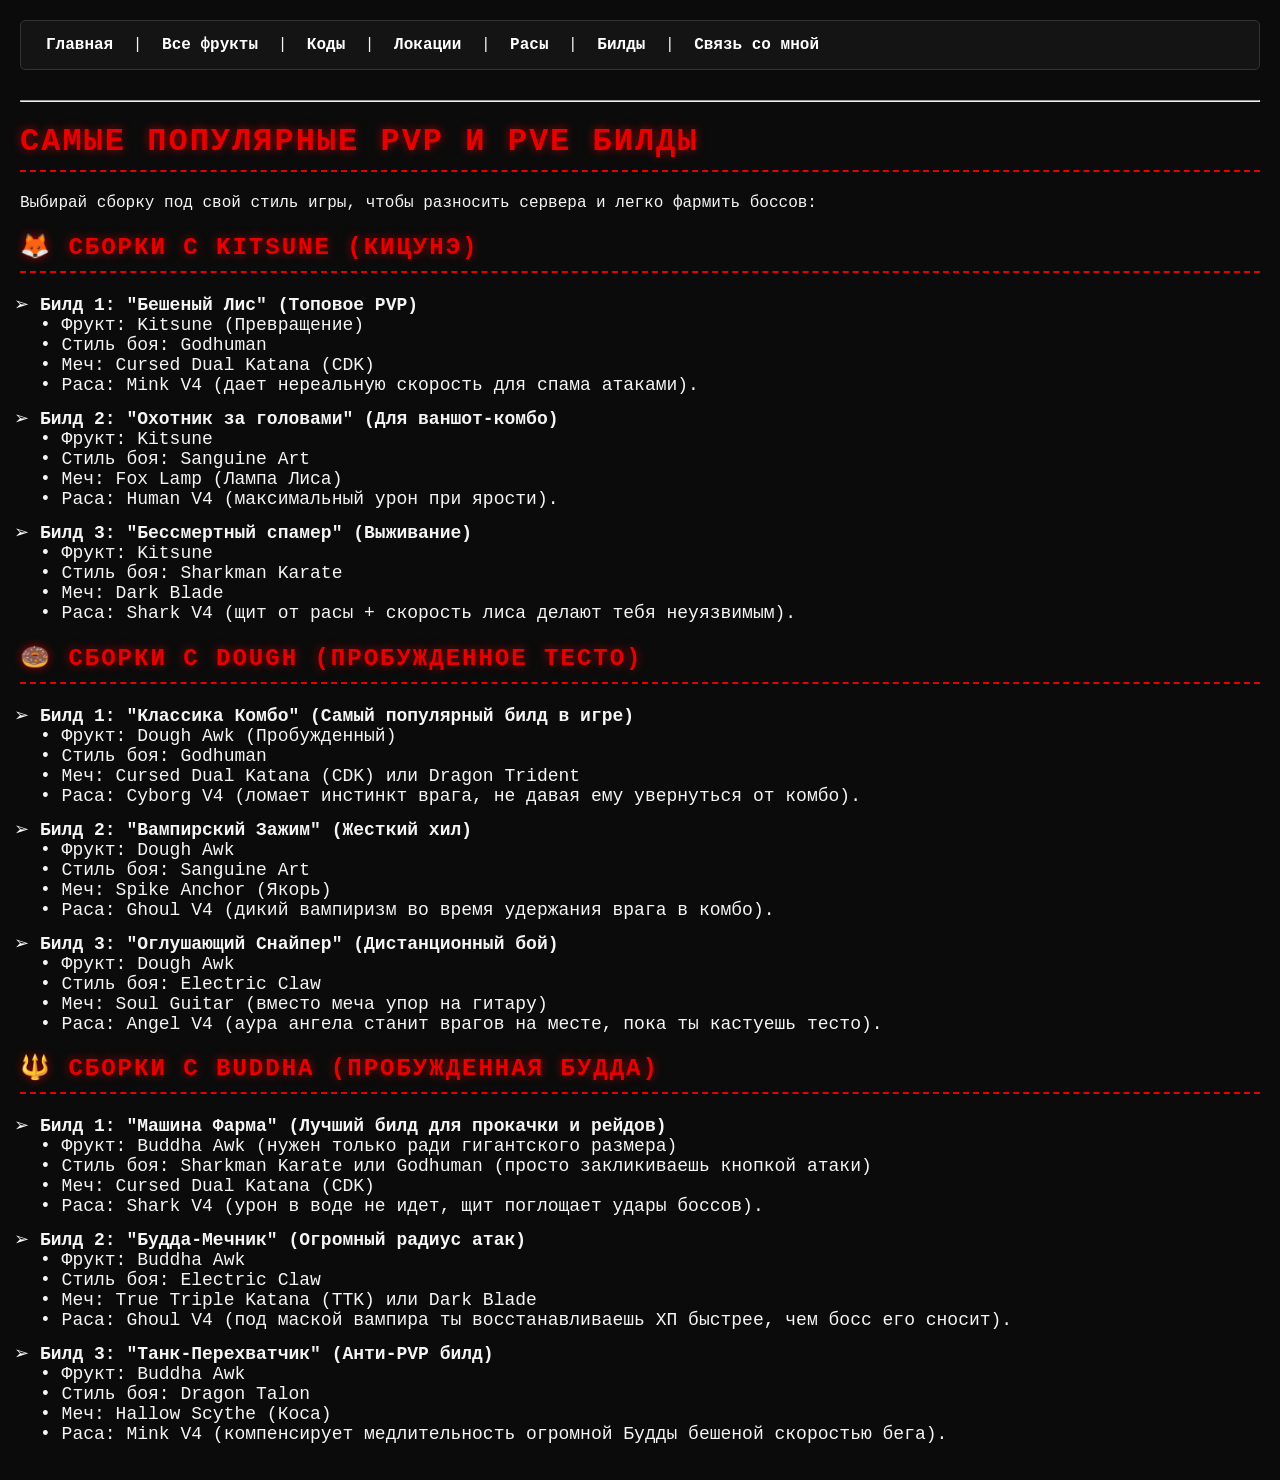
==== builds.html @ 3580327b "Add files via upload" ====
<!DOCTYPE html>
<html lang="ru">
<head>
    <meta charset="UTF-8">
    <link rel="stylesheet" href="style.css">
    <title>Лучшие Билды — Blox Fruits</title>
</head>
<body>
    <!-- Обновленная навигация -->
    <nav>
        <a href="index.html">Главная</a> | 
        <a href="fruits.html">Все фрукты</a> | 
        <a href="codes.html">Коды</a> | 
        <a href="locations.html">Локации</a> | 
        <a href="races.html">Расы</a> | 
        <a href="builds.html">Билды</a> | 
        <a href="contact.html">Связь со мной</a>
    </nav>
    <hr>

    <h1>Самые популярные PVP и PVE билды</h1>
    <p>Выбирай сборку под свой стиль игры, чтобы разносить сервера и легко фармить боссов:</p>

    <h2>🦊 Сборки с Kitsune (Кицунэ)</h2>
    <ul>
        <li><strong>Билд 1: "Бешеный Лис" (Топовое PVP)</strong><br>
            • Фрукт: Kitsune (Превращение)<br>
            • Стиль боя: Godhuman<br>
            • Меч: Cursed Dual Katana (CDK)<br>
            • Раса: Mink V4 (дает нереальную скорость для спама атаками).
        </li>
        <li><strong>Билд 2: "Охотник за головами" (Для ваншот-комбо)</strong><br>
            • Фрукт: Kitsune<br>
            • Стиль боя: Sanguine Art<br>
            • Меч: Fox Lamp (Лампа Лиса)<br>
            • Раса: Human V4 (максимальный урон при ярости).
        </li>
        <li><strong>Билд 3: "Бессмертный спамер" (Выживание)</strong><br>
            • Фрукт: Kitsune<br>
            • Стиль боя: Sharkman Karate<br>
            • Меч: Dark Blade<br>
            • Раса: Shark V4 (щит от расы + скорость лиса делают тебя неуязвимым).
        </li>
    </ul>

    <h2>🍩 Сборки с Dough (Пробужденное Тесто)</h2>
    <ul>
        <li><strong>Билд 1: "Классика Комбо" (Самый популярный билд в игре)</strong><br>
            • Фрукт: Dough Awk (Пробужденный)<br>
            • Стиль боя: Godhuman<br>
            • Меч: Cursed Dual Katana (CDK) или Dragon Trident<br>
            • Раса: Cyborg V4 (ломает инстинкт врага, не давая ему увернуться от комбо).
        </li>
        <li><strong>Билд 2: "Вампирский Зажим" (Жесткий хил)</strong><br>
            • Фрукт: Dough Awk<br>
            • Стиль боя: Sanguine Art<br>
            • Меч: Spike Anchor (Якорь)<br>
            • Раса: Ghoul V4 (дикий вампиризм во время удержания врага в комбо).
        </li>
        <li><strong>Билд 3: "Оглушающий Снайпер" (Дистанционный бой)</strong><br>
            • Фрукт: Dough Awk<br>
            • Стиль боя: Electric Claw<br>
            • Меч: Soul Guitar (вместо меча упор на гитару)<br>
            • Раса: Angel V4 (аура ангела станит врагов на месте, пока ты кастуешь тесто).
        </li>
    </ul>

    <h2>🔱 Сборки с Buddha (Пробужденная Будда)</h2>
    <ul>
        <li><strong>Билд 1: "Машина Фарма" (Лучший билд для прокачки и рейдов)</strong><br>
            • Фрукт: Buddha Awk (нужен только ради гигантского размера)<br>
            • Стиль боя: Sharkman Karate или Godhuman (просто закликиваешь кнопкой атаки)<br>
            • Меч: Cursed Dual Katana (CDK)<br>
            • Раса: Shark V4 (урон в воде не идет, щит поглощает удары боссов).
        </li>
        <li><strong>Билд 2: "Будда-Мечник" (Огромный радиус атак)</strong><br>
            • Фрукт: Buddha Awk<br>
            • Стиль боя: Electric Claw<br>
            • Меч: True Triple Katana (TTK) или Dark Blade<br>
            • Раса: Ghoul V4 (под маской вампира ты восстанавливаешь ХП быстрее, чем босс его сносит).
        </li>
        <li><strong>Билд 3: "Танк-Перехватчик" (Анти-PVP билд)</strong><br>
            • Фрукт: Buddha Awk<br>
            • Стиль боя: Dragon Talon<br>
            • Меч: Hallow Scythe (Коса)<br>
            • Раса: Mink V4 (компенсирует медлительность огромной Будды бешеной скоростью бега).
        </li>
    </ul>
</body>
</html>
---- style.css ----
/* Общие настройки стиля */
body {
    background-color: #0b0b0b; /* Глубокий черный фон */
    color: #f5f5f5; /* Белый текст */
    font-family: 'Courier New', Courier, monospace; /* Атмосферный шрифт */
    padding: 20px;
    margin: 0;
}

/* Кровавые заголовки */
h1, h2 {
    color: #e60000; /* Кроваво-красный */
    text-transform: uppercase;
    letter-spacing: 2px;
    text-shadow: 0 0 10px rgba(230, 0, 0, 0.7); /* Свечение */
    border-bottom: 2px dashed #e60000;
    padding-bottom: 10px;
}

/* Меню навигации */
nav {
    background: #141414;
    padding: 15px;
    border: 1px solid #333;
    border-radius: 5px;
    margin-bottom: 30px;
}

nav a {
    color: #fff;
    text-decoration: none;
    font-weight: bold;
    padding: 5px 10px;
    transition: all 0.3s ease;
}

/* Эффект кровавого следа при наведении */
nav a:hover {
    color: #e60000;
    background: rgba(230, 0, 0, 0.1);
    box-shadow: inset 0 -3px 0 #e60000;
}

/* Ссылки, списки и коды */
a {
    color: #e60000;
    text-decoration: none;
}

a:hover {
    text-decoration: underline;
}

ul {
    list-style-type: "➢ "; /* Мрачный маркер списка */
    padding-left: 20px;
}

li {
    margin: 12px 0;
    font-size: 18px;
}

/* Стилизация блоков с кодами */
code {
    background: #1a0000; /* Темно-красный фон для кодов */
    color: #ff3333;
    padding: 4px 8px;
    border: 1px dashed #e60000;
    border-radius: 4px;
    font-weight: bold;
}
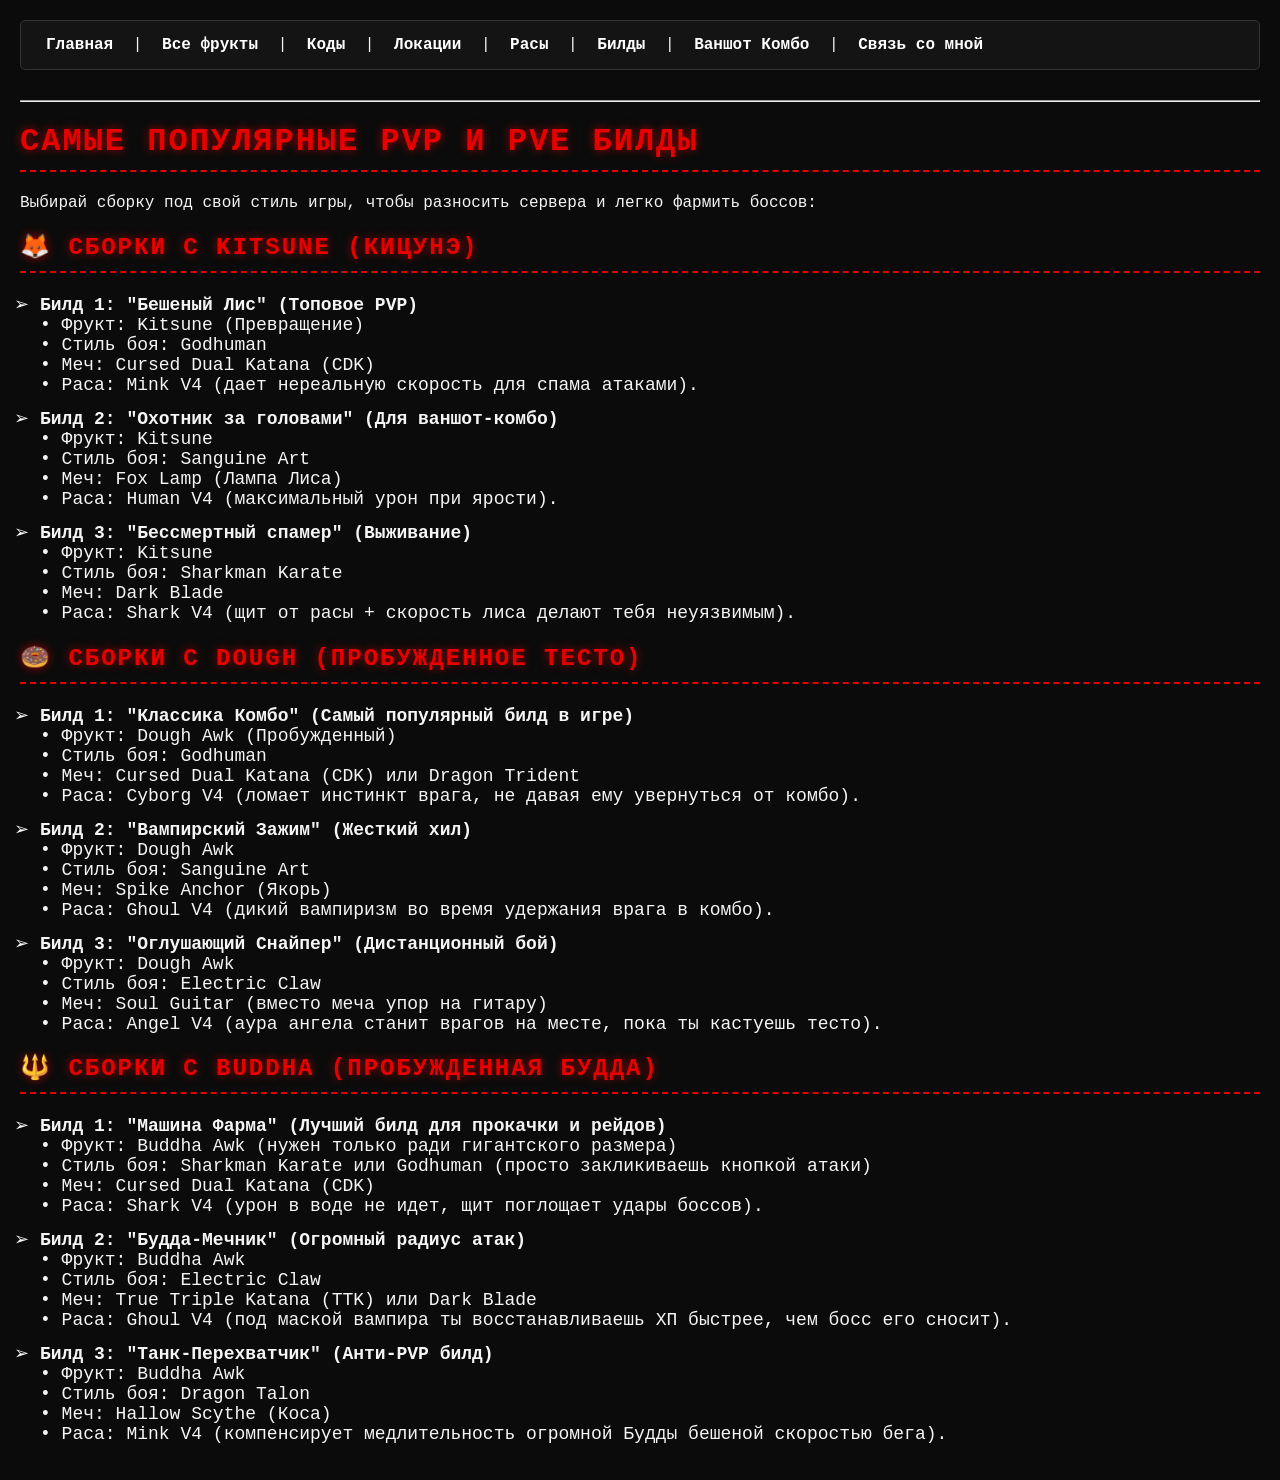
==== commit f07cf351: "Add files via upload" ====
--- a/builds.html
+++ b/builds.html
@@ -14,8 +14,10 @@
         <a href="locations.html">Локации</a> | 
         <a href="races.html">Расы</a> | 
         <a href="builds.html">Билды</a> | 
+        <a href="combos.html">Ваншот Комбо</a> | 
         <a href="contact.html">Связь со мной</a>
     </nav>
+
     <hr>
 
     <h1>Самые популярные PVP и PVE билды</h1>
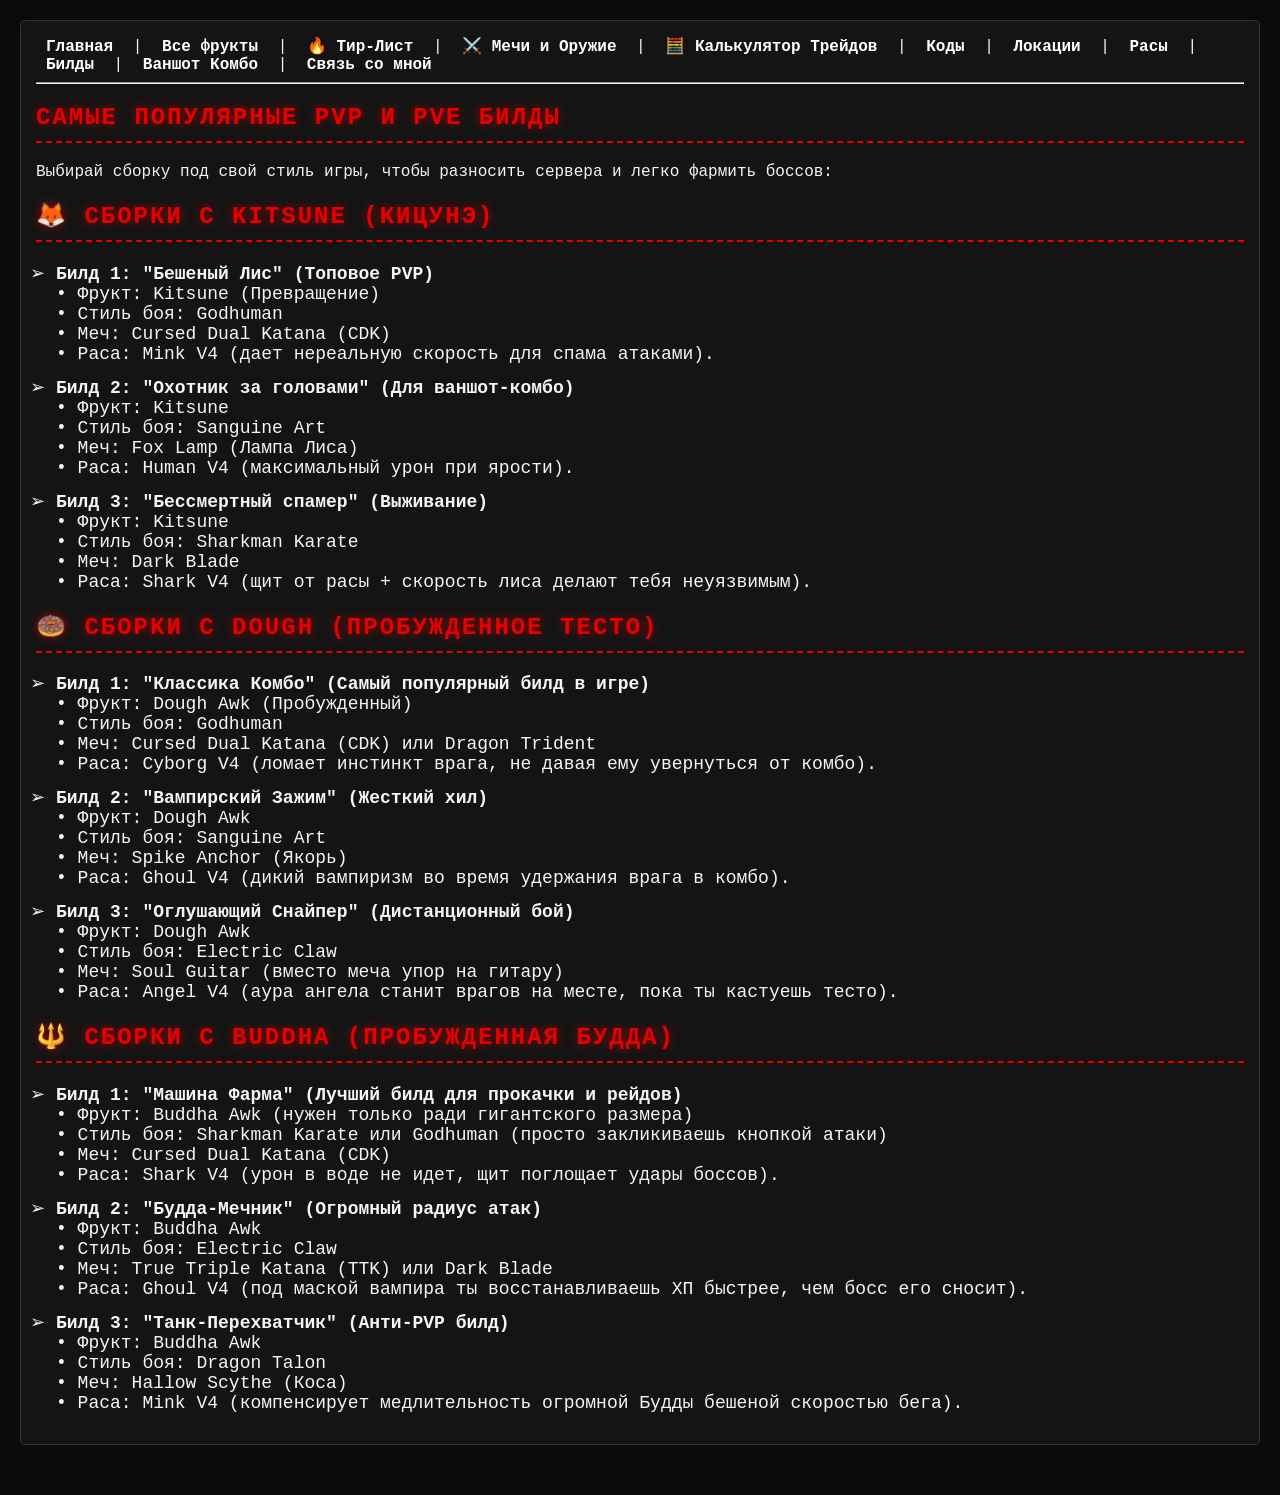
==== commit aedf6d20: "Add files via upload" ====
--- a/builds.html
+++ b/builds.html
@@ -2,7 +2,12 @@
 <html lang="ru">
 <head>
     <meta charset="UTF-8">
+<meta name="description" content="База знаний Blox Fruits: рабочие коды, все фрукты, локации, расы, лучшие PVP билды и ваншот комбо!">
+<meta name="keywords" content="blox fruits, блокс фрутс коды, коды блокс фрутс, фрукты blox fruits, билды блокс фрутс">
+<meta name="viewport" content="width=device-width, initial-scale=1.0">
+
     <link rel="stylesheet" href="style.css">
+<link rel="icon" type="image/png" href="favicon.png">
     <title>Лучшие Билды — Blox Fruits</title>
 </head>
 <body>
@@ -10,13 +15,16 @@
     <nav>
         <a href="index.html">Главная</a> | 
         <a href="fruits.html">Все фрукты</a> | 
+        <a href="tierlist.html">🔥 Тир-Лист</a> | 
+        <a href="swords.html" style="color:#fff;">⚔️ Мечи и Оружие</a> | 
+        <a href="trade.html">🧮 Калькулятор Трейдов</a> | 
         <a href="codes.html">Коды</a> | 
         <a href="locations.html">Локации</a> | 
         <a href="races.html">Расы</a> | 
         <a href="builds.html">Билды</a> | 
         <a href="combos.html">Ваншот Комбо</a> | 
         <a href="contact.html">Связь со мной</a>
-    </nav>
+ 
 
     <hr>
 
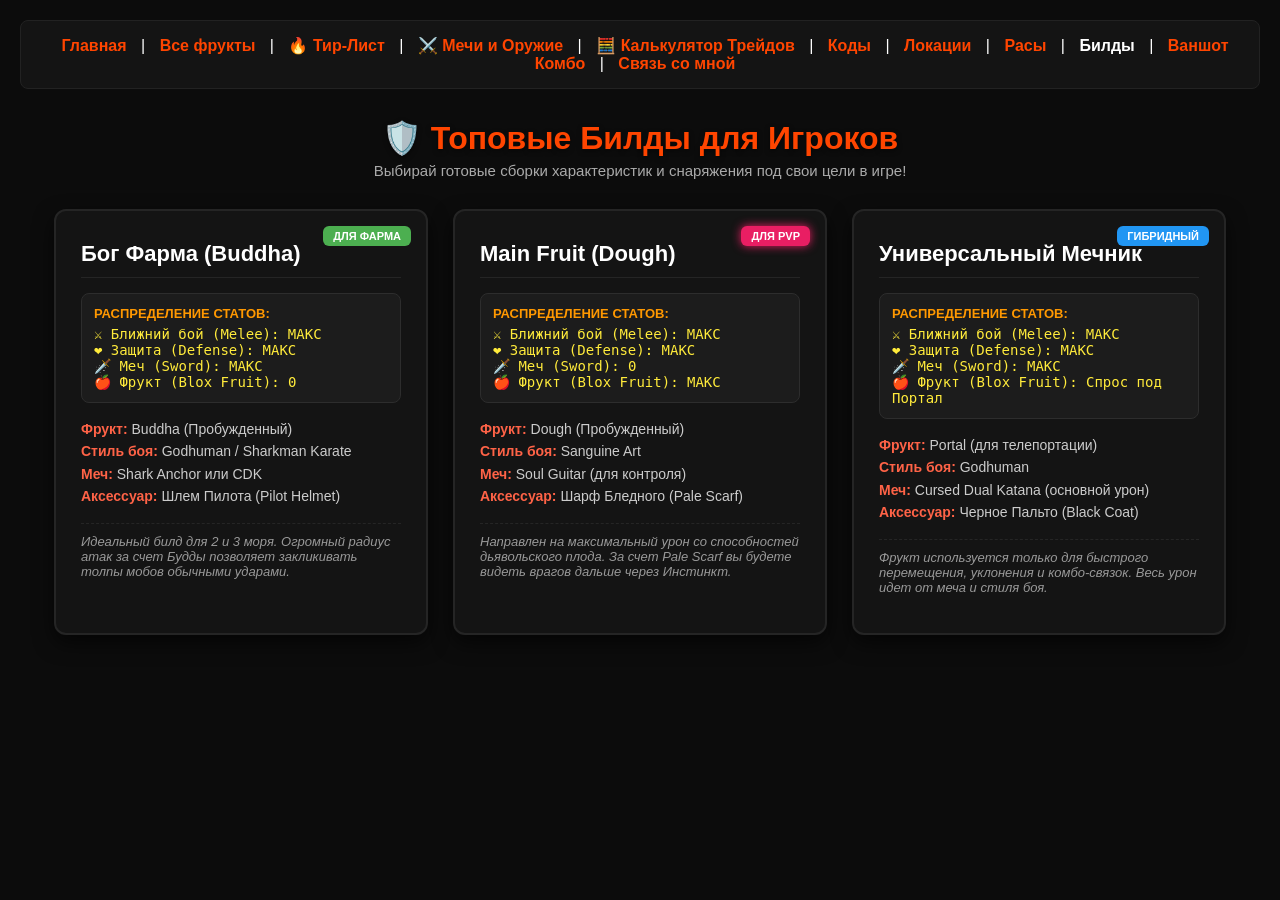
==== commit 3b72b048: "Add files via upload" ====
--- a/builds.html
+++ b/builds.html
@@ -2,99 +2,136 @@
 <html lang="ru">
 <head>
     <meta charset="UTF-8">
-<meta name="description" content="База знаний Blox Fruits: рабочие коды, все фрукты, локации, расы, лучшие PVP билды и ваншот комбо!">
-<meta name="keywords" content="blox fruits, блокс фрутс коды, коды блокс фрутс, фрукты blox fruits, билды блокс фрутс">
-<meta name="viewport" content="width=device-width, initial-scale=1.0">
+    <meta name="viewport" content="width=device-width, initial-scale=1.0">
+    <title>Лучшие Билды — База Знаний Blox Fruits</title>
+<link rel="icon" type="image/png" href="favicon.png">
 
-    <link rel="stylesheet" href="style.css">
-<link rel="icon" type="image/png" href="favicon.png">
-    <title>Лучшие Билды — Blox Fruits</title>
+    <style>
+        body { background: #0c0c0c; color: #fff; font-family: 'Segoe UI', sans-serif; margin: 0; padding: 20px; text-align: center; }
+        nav { background: #141414; padding: 15px; border-radius: 8px; border: 1px solid #222; margin-bottom: 30px; }
+        nav a { color: #ff4500; text-decoration: none; font-weight: bold; margin: 0 10px; transition: 0.3s; }
+        nav a:hover { color: #fff; text-shadow: 0 0 10px #ff4500; }
+        h1 { color: #ff4500; text-shadow: 0 2px 5px rgba(0,0,0,0.5); margin-bottom: 5px; }
+        .subtitle { color: #aaa; font-size: 15px; margin-top: 0; margin-bottom: 30px; }
+        
+        .builds-container { display: flex; flex-wrap: wrap; gap: 25px; justify-content: center; max-width: 1200px; margin: 0 auto; }
+        .build-card { background: #141414; border: 2px solid #252525; border-radius: 12px; padding: 25px; width: 320px; text-align: left; box-shadow: 0 8px 20px rgba(0,0,0,0.6); transition: all 0.3s ease; position: relative; }
+        .build-card:hover { border-color: #ff4500; transform: translateY(-5px); box-shadow: 0 12px 25px rgba(255, 69, 0, 0.2); }
+        
+        .build-badge { position: absolute; top: 15px; right: 15px; padding: 4px 10px; border-radius: 6px; font-size: 11px; font-weight: bold; text-transform: uppercase; color: #fff; }
+        .badge-farm { background: #4caf50; }
+        .badge-pvp { background: #e91e63; box-shadow: 0 0 10px #e91e63; }
+        .badge-hybrid { background: #2196f3; }
+        
+        h3 { color: #fff; margin-top: 5px; font-size: 22px; margin-bottom: 15px; border-bottom: 1px solid #252525; padding-bottom: 10px; }
+        
+        .stats-box { background: #1c1c1c; padding: 12px; border-radius: 8px; border: 1px solid #2d2d2d; margin-bottom: 15px; }
+        .stats-title { font-size: 13px; font-weight: bold; color: #ff9800; text-transform: uppercase; margin-bottom: 5px; }
+        .stats-list { font-family: monospace; font-size: 14px; color: #ffeb3b; margin: 0; padding: 0; list-style: none; }
+        
+        .equipment-list { font-size: 14px; color: #ccc; line-height: 1.6; }
+        .equipment-list strong { color: #ff6347; }
+        
+        .desc { font-size: 13px; color: #999; margin-top: 15px; font-style: italic; border-top: 1px dashed #252525; padding-top: 10px; }
+    </style>
 </head>
 <body>
-    <!-- Обновленная навигация -->
+
     <nav>
         <a href="index.html">Главная</a> | 
         <a href="fruits.html">Все фрукты</a> | 
         <a href="tierlist.html">🔥 Тир-Лист</a> | 
-        <a href="swords.html" style="color:#fff;">⚔️ Мечи и Оружие</a> | 
+        <a href="swords.html">⚔️ Мечи и Оружие</a> | 
         <a href="trade.html">🧮 Калькулятор Трейдов</a> | 
         <a href="codes.html">Коды</a> | 
         <a href="locations.html">Локации</a> | 
         <a href="races.html">Расы</a> | 
-        <a href="builds.html">Билды</a> | 
+        <a href="builds.html" style="color:#fff;">Билды</a> | 
         <a href="combos.html">Ваншот Комбо</a> | 
         <a href="contact.html">Связь со мной</a>
- 
+    </nav>
 
-    <hr>
+    <h1>🛡️ Топовые Билды для Игроков</h1>
+    <p class="subtitle">Выбирай готовые сборки характеристик и снаряжения под свои цели в игре!</p>
 
-    <h1>Самые популярные PVP и PVE билды</h1>
-    <p>Выбирай сборку под свой стиль игры, чтобы разносить сервера и легко фармить боссов:</p>
+    <div class="builds-container">
+        
+        <!-- Билд 1: Бог Фарма -->
+        <div class="build-card">
+            <div class="build-badge badge-farm">Для Фарма</div>
+            <h3>Бог Фарма (Buddha)</h3>
+            
+            <div class="stats-box">
+                <div class="stats-title">Распределение статов:</div>
+                <ul class="stats-list">
+                    <li>⚔️ Ближний бой (Melee): МАКС</li>
+                    <li>❤️ Защита (Defense): МАКС</li>
+                    <li>🗡️ Меч (Sword): МАКС</li>
+                    <li>🍎 Фрукт (Blox Fruit): 0</li>
+                </ul>
+            </div>
+            
+            <div class="equipment-list">
+                <strong>Фрукт:</strong> Buddha (Пробужденный)<br>
+                <strong>Стиль боя:</strong> Godhuman / Sharkman Karate<br>
+                <strong>Меч:</strong> Shark Anchor или CDK<br>
+                <strong>Аксессуар:</strong> Шлем Пилота (Pilot Helmet)
+            </div>
+            
+            <p class="desc">Идеальный билд для 2 и 3 моря. Огромный радиус атак за счет Будды позволяет закликивать толпы мобов обычными ударами.</p>
+        </div>
 
-    <h2>🦊 Сборки с Kitsune (Кицунэ)</h2>
-    <ul>
-        <li><strong>Билд 1: "Бешеный Лис" (Топовое PVP)</strong><br>
-            • Фрукт: Kitsune (Превращение)<br>
-            • Стиль боя: Godhuman<br>
-            • Меч: Cursed Dual Katana (CDK)<br>
-            • Раса: Mink V4 (дает нереальную скорость для спама атаками).
-        </li>
-        <li><strong>Билд 2: "Охотник за головами" (Для ваншот-комбо)</strong><br>
-            • Фрукт: Kitsune<br>
-            • Стиль боя: Sanguine Art<br>
-            • Меч: Fox Lamp (Лампа Лиса)<br>
-            • Раса: Human V4 (максимальный урон при ярости).
-        </li>
-        <li><strong>Билд 3: "Бессмертный спамер" (Выживание)</strong><br>
-            • Фрукт: Kitsune<br>
-            • Стиль боя: Sharkman Karate<br>
-            • Меч: Dark Blade<br>
-            • Раса: Shark V4 (щит от расы + скорость лиса делают тебя неуязвимым).
-        </li>
-    </ul>
+        <!-- Билд 2: Охотник за Bounty -->
+        <div class="build-card">
+            <div class="build-badge badge-pvp">Для PvP</div>
+            <h3>Main Fruit (Dough)</h3>
+            
+            <div class="stats-box">
+                <div class="stats-title">Распределение статов:</div>
+                <ul class="stats-list">
+                    <li>⚔️ Ближний бой (Melee): МАКС</li>
+                    <li>❤️ Защита (Defense): МАКС</li>
+                    <li>🗡️ Меч (Sword): 0</li>
+                    <li>🍎 Фрукт (Blox Fruit): МАКС</li>
+                </ul>
+            </div>
+            
+            <div class="equipment-list">
+                <strong>Фрукт:</strong> Dough (Пробужденный)<br>
+                <strong>Стиль боя:</strong> Sanguine Art<br>
+                <strong>Меч:</strong> Soul Guitar (для контроля)<br>
+                <strong>Аксессуар:</strong> Шарф Бледного (Pale Scarf)
+            </div>
+            
+            <p class="desc">Направлен на максимальный урон со способностей дьявольского плода. За счет Pale Scarf вы будете видеть врагов дальше через Инстинкт.</p>
+        </div>
 
-    <h2>🍩 Сборки с Dough (Пробужденное Тесто)</h2>
-    <ul>
-        <li><strong>Билд 1: "Классика Комбо" (Самый популярный билд в игре)</strong><br>
-            • Фрукт: Dough Awk (Пробужденный)<br>
-            • Стиль боя: Godhuman<br>
-            • Меч: Cursed Dual Katana (CDK) или Dragon Trident<br>
-            • Раса: Cyborg V4 (ломает инстинкт врага, не давая ему увернуться от комбо).
-        </li>
-        <li><strong>Билд 2: "Вампирский Зажим" (Жесткий хил)</strong><br>
-            • Фрукт: Dough Awk<br>
-            • Стиль боя: Sanguine Art<br>
-            • Меч: Spike Anchor (Якорь)<br>
-            • Раса: Ghoul V4 (дикий вампиризм во время удержания врага в комбо).
-        </li>
-        <li><strong>Билд 3: "Оглушающий Снайпер" (Дистанционный бой)</strong><br>
-            • Фрукт: Dough Awk<br>
-            • Стиль боя: Electric Claw<br>
-            • Меч: Soul Guitar (вместо меча упор на гитару)<br>
-            • Раса: Angel V4 (аура ангела станит врагов на месте, пока ты кастуешь тесто).
-        </li>
-    </ul>
+        <!-- Билд 3: Универсал (Гибрид) -->
+        <div class="build-card">
+            <div class="build-badge badge-hybrid">Гибридный</div>
+            <h3>Универсальный Мечник</h3>
+            
+            <div class="stats-box">
+                <div class="stats-title">Распределение статов:</div>
+                <ul class="stats-list">
+                    <li>⚔️ Ближний бой (Melee): МАКС</li>
+                    <li>❤️ Защита (Defense): МАКС</li>
+                    <li>🗡️ Меч (Sword): МАКС</li>
+                    <li>🍎 Фрукт (Blox Fruit): Спрос под Портал</li>
+                </ul>
+            </div>
+            
+            <div class="equipment-list">
+                <strong>Фрукт:</strong> Portal (для телепортации)<br>
+                <strong>Стиль боя:</strong> Godhuman<br>
+                <strong>Меч:</strong> Cursed Dual Katana (основной урон)<br>
+                <strong>Аксессуар:</strong> Черное Пальто (Black Coat)
+            </div>
+            
+            <p class="desc">Фрукт используется только для быстрого перемещения, уклонения и комбо-связок. Весь урон идет от меча и стиля боя.</p>
+        </div>
 
-    <h2>🔱 Сборки с Buddha (Пробужденная Будда)</h2>
-    <ul>
-        <li><strong>Билд 1: "Машина Фарма" (Лучший билд для прокачки и рейдов)</strong><br>
-            • Фрукт: Buddha Awk (нужен только ради гигантского размера)<br>
-            • Стиль боя: Sharkman Karate или Godhuman (просто закликиваешь кнопкой атаки)<br>
-            • Меч: Cursed Dual Katana (CDK)<br>
-            • Раса: Shark V4 (урон в воде не идет, щит поглощает удары боссов).
-        </li>
-        <li><strong>Билд 2: "Будда-Мечник" (Огромный радиус атак)</strong><br>
-            • Фрукт: Buddha Awk<br>
-            • Стиль боя: Electric Claw<br>
-            • Меч: True Triple Katana (TTK) или Dark Blade<br>
-            • Раса: Ghoul V4 (под маской вампира ты восстанавливаешь ХП быстрее, чем босс его сносит).
-        </li>
-        <li><strong>Билд 3: "Танк-Перехватчик" (Анти-PVP билд)</strong><br>
-            • Фрукт: Buddha Awk<br>
-            • Стиль боя: Dragon Talon<br>
-            • Меч: Hallow Scythe (Коса)<br>
-            • Раса: Mink V4 (компенсирует медлительность огромной Будды бешеной скоростью бега).
-        </li>
-    </ul>
+    </div>
+
 </body>
 </html>
